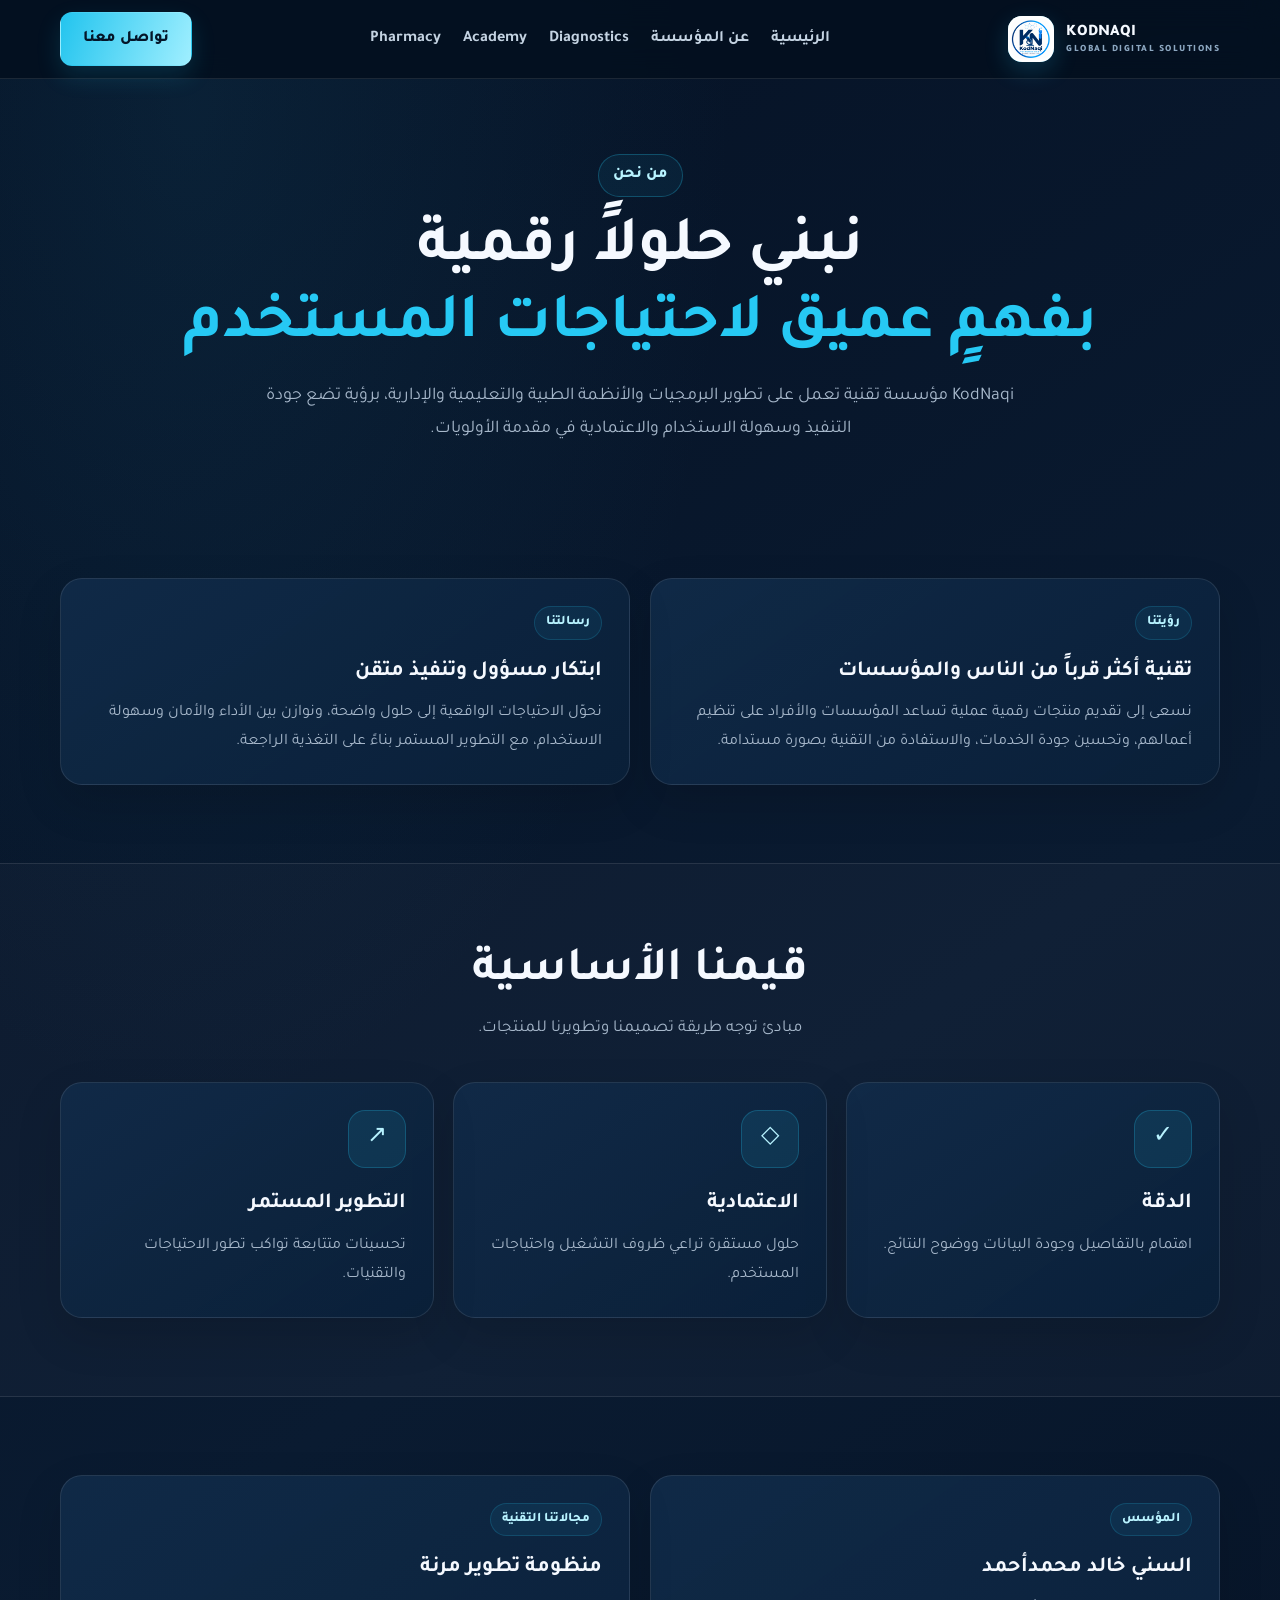
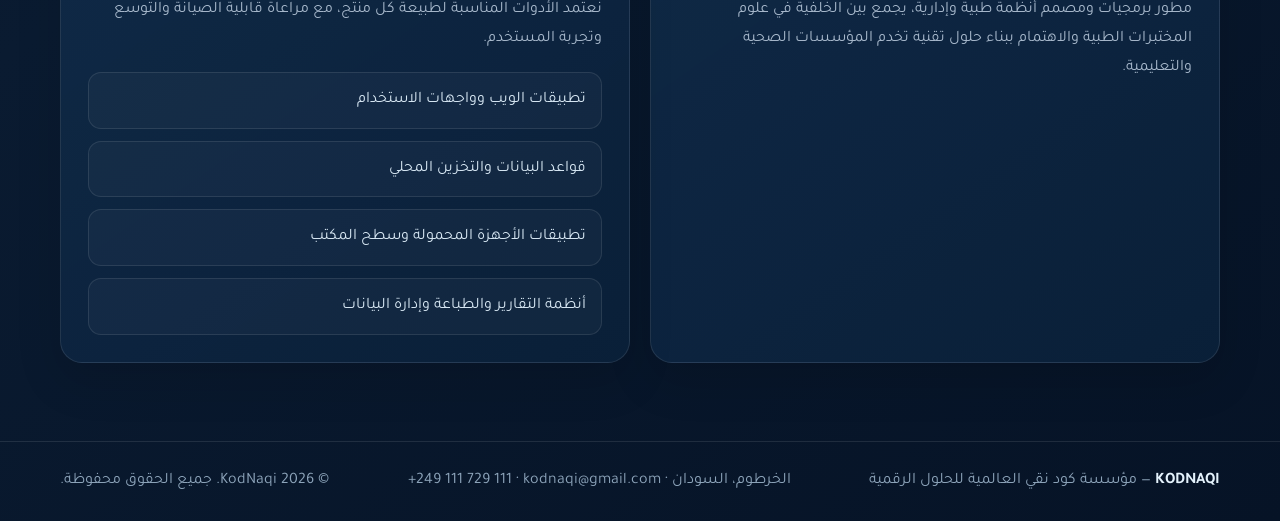
==== about.html @ 31644521 "Add files via upload" ====
<!doctype html><html lang="ar" dir="rtl"><head><meta charset="utf-8"><meta name="viewport" content="width=device-width,initial-scale=1"><meta name="theme-color" content="#061326"><meta name="description" content="KodNaqi Global Digital Solutions — حلول رقمية وطبية وتعليمية."><title>عن المؤسسة | KodNaqi</title><link rel="stylesheet" href="assets/site.css"></head><body>
<header class="header"><div class="container nav">
<a class="brand" href="index.html"><span class="logo"><img src="assets/kodnaqi-logo.png" alt="KodNaqi" onerror="this.remove();this.parentElement.textContent='KN'"></span><span>KODNAQI<small>GLOBAL DIGITAL SOLUTIONS</small></span></a>
<button class="menu" aria-label="فتح القائمة">☰</button>
<nav class="links"><a href="index.html">الرئيسية</a><a href="about.html">عن المؤسسة</a><a href="diagnostics.html">Diagnostics</a><a href="academy.html">Academy</a><a href="pharmacy.html">Pharmacy</a></nav>
<a class="btn primary" href="contact.html">تواصل معنا</a>
</div></header>

<main><section class="page-hero container"><span class="eyebrow">من نحن</span><h1>نبني حلولاً رقمية<br><span class="accent">بفهمٍ عميق لاحتياجات المستخدم</span></h1><p>KodNaqi مؤسسة تقنية تعمل على تطوير البرمجيات والأنظمة الطبية والتعليمية والإدارية، برؤية تضع جودة التنفيذ وسهولة الاستخدام والاعتمادية في مقدمة الأولويات.</p></section>
<section class="section"><div class="container split"><article class="panel"><span class="tag">رؤيتنا</span><h3>تقنية أكثر قرباً من الناس والمؤسسات</h3><p>نسعى إلى تقديم منتجات رقمية عملية تساعد المؤسسات والأفراد على تنظيم أعمالهم، وتحسين جودة الخدمات، والاستفادة من التقنية بصورة مستدامة.</p></article><article class="panel"><span class="tag">رسالتنا</span><h3>ابتكار مسؤول وتنفيذ متقن</h3><p>نحوّل الاحتياجات الواقعية إلى حلول واضحة، ونوازن بين الأداء والأمان وسهولة الاستخدام، مع التطوير المستمر بناءً على التغذية الراجعة.</p></article></div></section>
<section class="section band"><div class="container"><div class="section-head"><h2>قيمنا الأساسية</h2><p>مبادئ توجه طريقة تصميمنا وتطويرنا للمنتجات.</p></div><div class="grid3"><article class="panel"><div class="icon">✓</div><h3>الدقة</h3><p>اهتمام بالتفاصيل وجودة البيانات ووضوح النتائج.</p></article><article class="panel"><div class="icon">◇</div><h3>الاعتمادية</h3><p>حلول مستقرة تراعي ظروف التشغيل واحتياجات المستخدم.</p></article><article class="panel"><div class="icon">↗</div><h3>التطوير المستمر</h3><p>تحسينات متتابعة تواكب تطور الاحتياجات والتقنيات.</p></article></div></div></section>
<section class="section"><div class="container split"><article class="panel"><span class="tag">المؤسس</span><h3>السني خالد محمدأحمد</h3><p>مطور برمجيات ومصمم أنظمة طبية وإدارية، يجمع بين الخلفية في علوم المختبرات الطبية والاهتمام ببناء حلول تقنية تخدم المؤسسات الصحية والتعليمية.</p></article><article class="panel"><span class="tag">مجالاتنا التقنية</span><h3>منظومة تطوير مرنة</h3><p>نعتمد الأدوات المناسبة لطبيعة كل منتج، مع مراعاة قابلية الصيانة والتوسع وتجربة المستخدم.</p><div class="feature-list"><div class="feature">تطبيقات الويب وواجهات الاستخدام</div><div class="feature">قواعد البيانات والتخزين المحلي</div><div class="feature">تطبيقات الأجهزة المحمولة وسطح المكتب</div><div class="feature">أنظمة التقارير والطباعة وإدارة البيانات</div></div></article></div></section></main>
<footer class="footer"><div class="container foot"><div><b>KODNAQI</b> — مؤسسة كود نقي العالمية للحلول الرقمية</div><div>الخرطوم، السودان · <a href="mailto:kodnaqi@gmail.com">kodnaqi@gmail.com</a> · <span dir="ltr">+249 111 729 111</span></div><div>© <span data-year></span> KodNaqi. جميع الحقوق محفوظة.</div></div></footer><script src="assets/site.js"></script>
</body></html>
---- assets/site.css ----
@import url('https://fonts.googleapis.com/css2?family=Tajawal:wght@400;500;600;700;800;900&display=swap');
:root{--bg:#061326;--panel:#0d2340;--panel2:#112d4b;--cyan:#26c9f4;--ice:#b8f3ff;--gold:#d8b66f;--white:#f5f9ff;--muted:#a7b8cb;--line:#ffffff19;--max:1160px}
*{box-sizing:border-box;margin:0;padding:0}html{scroll-behavior:smooth}body{font-family:Tajawal,sans-serif;background:radial-gradient(ellipse at 15% 5%,#1a5a7833,transparent 35%),linear-gradient(145deg,#051124,#0a1b31 55%,#061326);color:var(--white);line-height:1.8;min-height:100vh}a{color:inherit;text-decoration:none}.container{width:min(var(--max),calc(100% - 38px));margin:auto}.header{position:sticky;top:0;z-index:20;background:#04101fe8;backdrop-filter:blur(16px);border-bottom:1px solid var(--line)}.nav{height:78px;display:flex;align-items:center;justify-content:space-between;gap:20px}.brand{display:flex;align-items:center;gap:12px;direction:ltr;font-weight:900}.logo{width:46px;height:46px;border-radius:14px;background:linear-gradient(145deg,#d9fbff,#24c5ee 60%,#0879b4);color:#04172a;display:grid;place-items:center;font-size:1.2rem;box-shadow:0 8px 25px #26c9f433}.logo img{width:100%;height:100%;object-fit:contain;background:white;border-radius:14px;padding:3px}.brand small{display:block;color:#8ca7c0;font-size:.6rem;letter-spacing:1.5px;margin-top:-7px}.links{display:flex;gap:22px;color:#c4d3e2;font-weight:700}.links a:hover,.links a.active{color:var(--ice)}.btn{display:inline-flex;align-items:center;justify-content:center;padding:12px 22px;border-radius:12px;font-weight:800;border:1px solid transparent;transition:.25s}.primary{background:linear-gradient(110deg,#22c4ee,#a0efff);color:#041629;box-shadow:0 10px 25px #22c4ee28}.ghost{border-color:#b7d9ef44;background:#ffffff08}.btn:hover{transform:translateY(-3px)}.menu{display:none;background:#102b49;color:white;border:1px solid var(--line);padding:10px;border-radius:10px}.hero{padding:82px 0 66px}.hero-grid{display:grid;grid-template-columns:1.1fr .9fr;align-items:center;gap:55px}.eyebrow{display:inline-block;color:var(--ice);border:1px solid #26c9f444;background:#26c9f410;padding:6px 14px;border-radius:40px;font-weight:800}.hero h1{font-size:clamp(2.5rem,5vw,4.7rem);line-height:1.17;font-weight:900;margin:20px 0}.accent{color:var(--cyan)}.lead{font-size:1.15rem;color:#b8c9da;max-width:680px}.actions{display:flex;gap:12px;flex-wrap:wrap;margin-top:27px}.visual{min-height:370px;display:grid;place-items:center;position:relative}.orb{width:min(350px,85%);aspect-ratio:1;border-radius:50%;border:1px solid #61d8f433;display:grid;place-items:center;box-shadow:0 0 90px #26c9f41b,inset 0 0 70px #26c9f40c;position:relative}.orb:before,.orb:after{content:"";position:absolute;inset:28px;border:1px solid #61d8f42b;border-radius:50%}.orb:after{inset:65px}.orb-core{z-index:1;width:190px;height:190px;border-radius:35px;background:linear-gradient(145deg,#d5fbff,#20bfe9 55%,#0875b0);display:grid;place-items:center;color:#04172a;font-size:3.2rem;font-weight:900;box-shadow:0 25px 60px #0006;transform:rotate(-7deg)}.orb-core img{width:100%;height:100%;object-fit:contain;background:white;border-radius:35px;padding:12px}.float{position:absolute;background:#102b49;border:1px solid var(--line);padding:10px 15px;border-radius:13px;color:#e5f7ff;font-weight:800;box-shadow:0 12px 30px #0005}.float.one{top:40px;right:0}.float.two{bottom:45px;left:0}.section{padding:78px 0}.section-head{text-align:center;max-width:760px;margin:0 auto 38px}.section-head h2{font-size:clamp(2rem,4vw,3rem);line-height:1.25}.section-head p{color:var(--muted);margin-top:12px;font-size:1.05rem}.grid3{display:grid;grid-template-columns:repeat(3,1fr);gap:19px}.panel{background:linear-gradient(145deg,#112b49e8,#0a2039f2);border:1px solid var(--line);border-radius:22px;padding:27px;box-shadow:0 18px 45px #0002;transition:.3s}.panel:hover{transform:translateY(-6px);border-color:#26c9f466}.icon{width:58px;height:58px;border-radius:17px;display:grid;place-items:center;background:#26c9f41b;border:1px solid #26c9f43b;color:var(--ice);font-size:1.5rem;margin-bottom:17px}.panel h3{font-size:1.35rem;margin-bottom:8px}.panel p{color:var(--muted)}.tag{display:inline-block;color:var(--ice);background:#26c9f412;border:1px solid #26c9f42c;border-radius:30px;padding:4px 11px;font-size:.82rem;font-weight:800;margin:0 0 13px}.band{border-block:1px solid var(--line);background:#ffffff06}.band-inner{display:grid;grid-template-columns:repeat(4,1fr);gap:15px;padding:24px 0}.metric{text-align:center;color:#cbd9e6}.metric strong{display:block;color:var(--cyan);font-size:1.55rem}.metric span{font-size:.9rem;color:var(--muted)}.page-hero{padding:75px 0 55px;text-align:center}.page-hero h1{font-size:clamp(2.4rem,5vw,4rem);line-height:1.2;margin:15px 0}.page-hero p{max-width:760px;margin:auto;color:var(--muted);font-size:1.12rem}.split{display:grid;grid-template-columns:1fr 1fr;gap:20px}.feature-list{display:grid;gap:12px;margin-top:18px}.feature{padding:13px 15px;border-radius:13px;background:#ffffff08;border:1px solid var(--line);color:#d7e7f3}.feature b{color:var(--ice)}.cta{padding:38px;border-radius:23px;background:linear-gradient(120deg,#123957,#0a1d34);border:1px solid #26c9f444;display:flex;align-items:center;justify-content:space-between;gap:20px}.cta p{color:var(--muted);margin-top:7px}.footer{border-top:1px solid var(--line);padding:25px 0;color:#8da4ba}.foot{display:flex;justify-content:space-between;gap:18px;flex-wrap:wrap}.foot b{color:#e4f2fc}.mobile-open .links{display:flex}
@media(max-width:850px){.hero-grid,.split{grid-template-columns:1fr}.grid3{grid-template-columns:repeat(2,1fr)}.links{gap:13px}.hero-copy{text-align:center}.lead{margin:auto}.actions{justify-content:center}}
@media(max-width:650px){.container{width:calc(100% - 28px)}.nav{height:68px}.menu{display:block}.links{display:none;position:absolute;top:68px;right:14px;left:14px;background:#081b30;border:1px solid var(--line);border-radius:15px;padding:14px;flex-direction:column;gap:0}.links a{padding:10px;border-bottom:1px solid #ffffff0d}.mobile-open .links{display:flex}.nav>.btn{display:none}.hero{padding:48px 0}.visual{min-height:300px;grid-row:1}.orb-core{width:150px;height:150px}.grid3{grid-template-columns:1fr}.band-inner{grid-template-columns:1fr 1fr}.section{padding:58px 0}.cta{display:block;text-align:center;padding:26px}.cta .btn{margin-top:17px;width:100%}.foot{justify-content:center;text-align:center}}
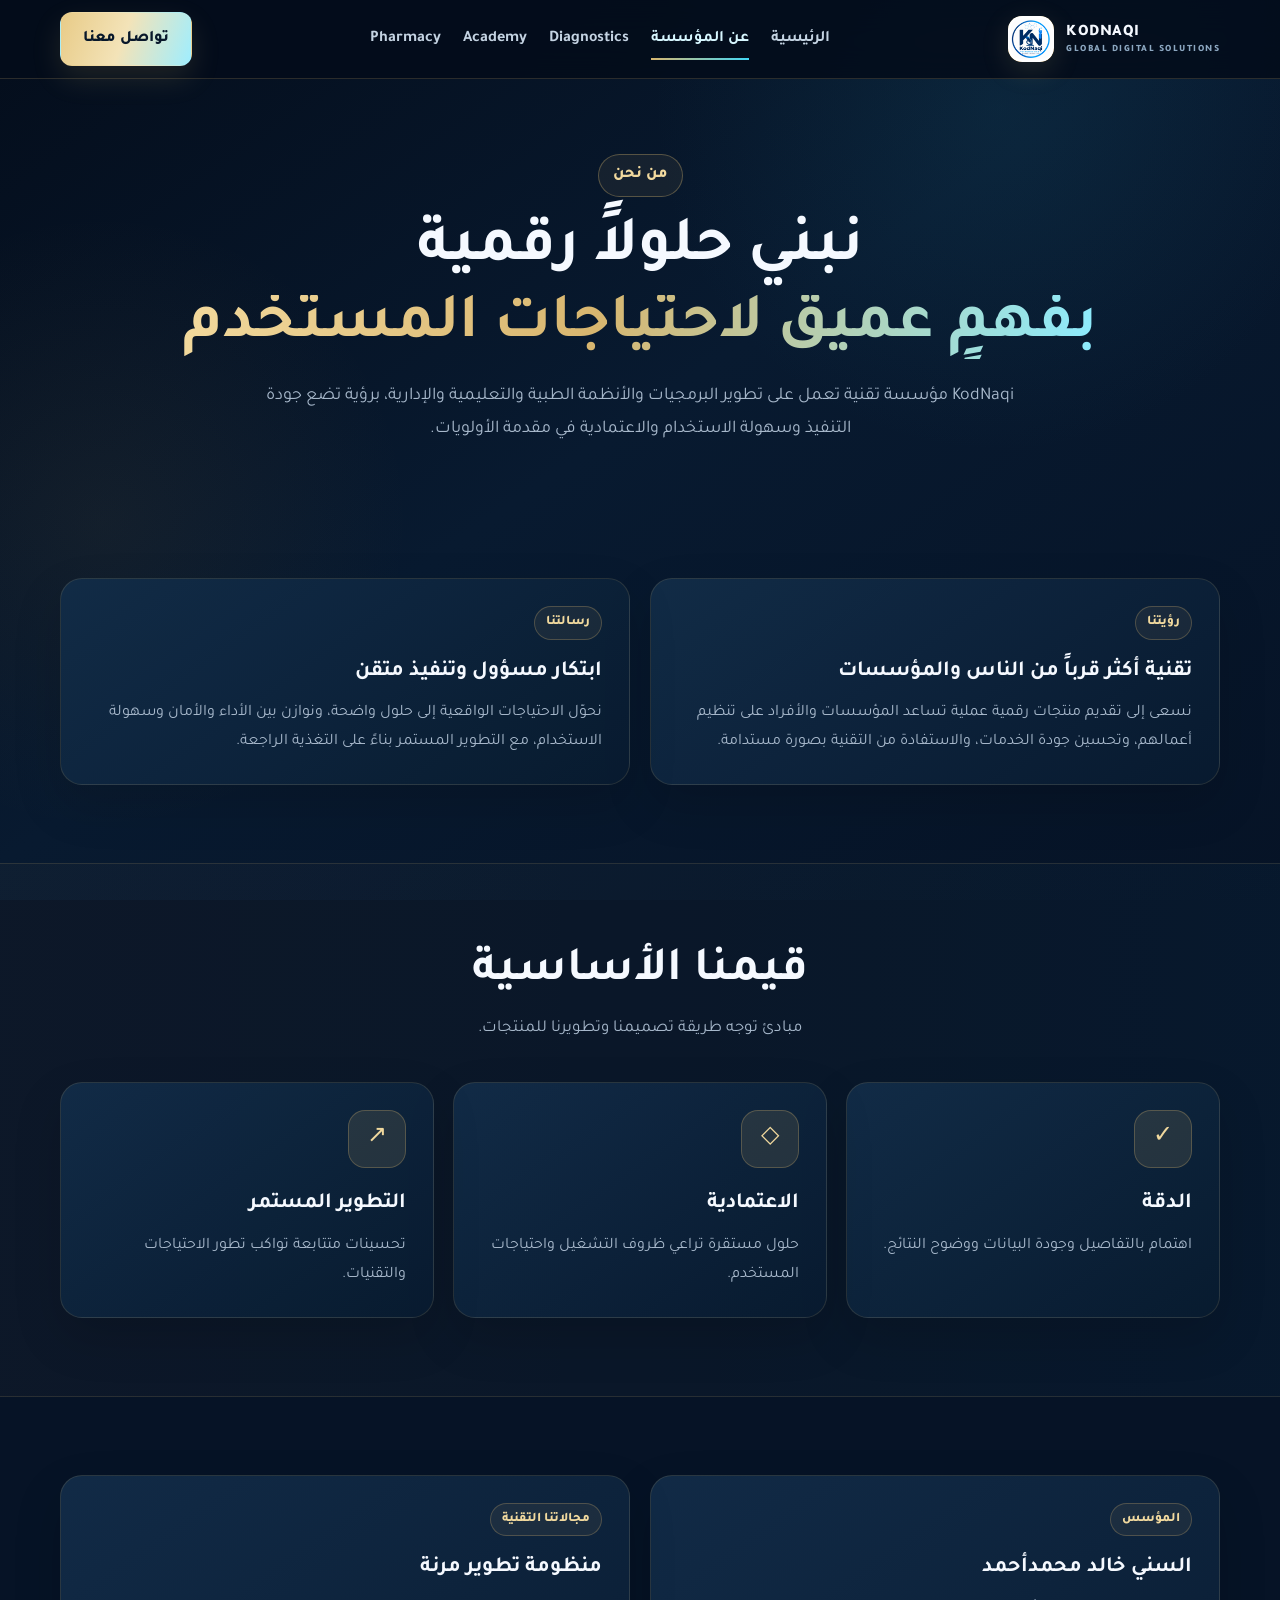
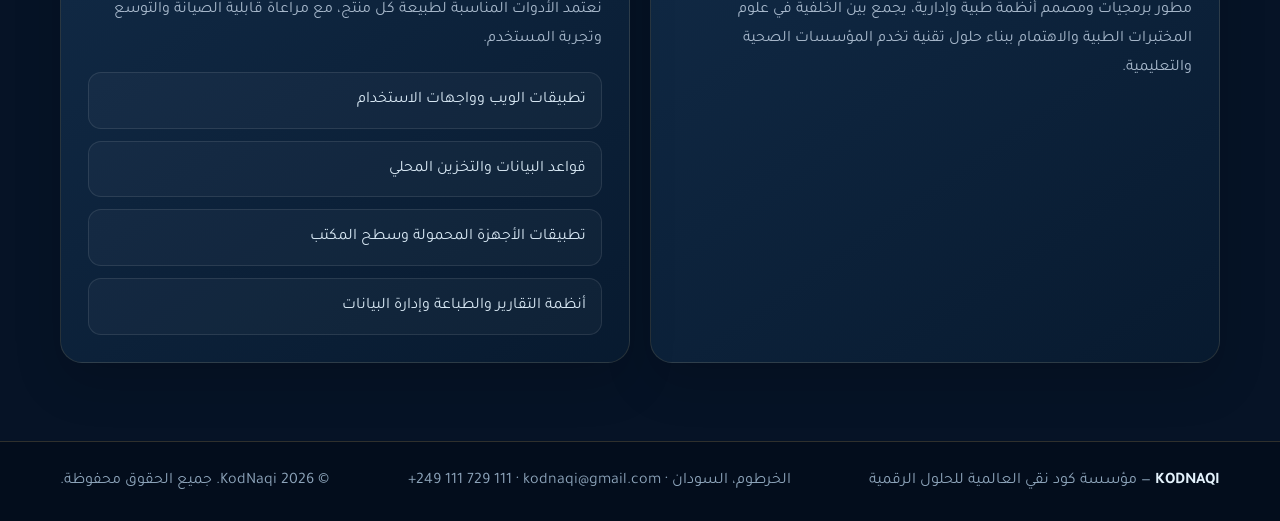
==== commit e4606fe3: "SEO: optimize metadata and add sitemap" ====
--- a/about.html
+++ b/about.html
@@ -1,4 +1,17 @@
-<!doctype html><html lang="ar" dir="rtl"><head><meta charset="utf-8"><meta name="viewport" content="width=device-width,initial-scale=1"><meta name="theme-color" content="#061326"><meta name="description" content="KodNaqi Global Digital Solutions — حلول رقمية وطبية وتعليمية."><title>عن المؤسسة | KodNaqi</title><link rel="stylesheet" href="assets/site.css"></head><body>
+<!doctype html><html lang="ar" dir="rtl"><head><meta charset="utf-8"><meta name="viewport" content="width=device-width,initial-scale=1"><meta name="theme-color" content="#061326"><meta name="description" content="تعرّف على مؤسسة كود نقي العالمية KodNaqi، رؤيتها ورسالتها ومجالات عملها في الحلول الرقمية والتقنية والأنظمة الطبية والتعليم الرقمي.">
+<link rel="canonical" href="https://kodnaqi-diagnostics.github.io/kodnaqi-global-website/about.html">
+<meta property="og:type" content="website">
+<meta property="og:site_name" content="KodNaqi Global Digital Solutions">
+<meta property="og:title" content="عن المؤسسة | KodNaqi">
+<meta property="og:description" content="تعرّف على مؤسسة كود نقي العالمية KodNaqi، رؤيتها ورسالتها ومجالات عملها في الحلول الرقمية والتقنية والأنظمة الطبية والتعليم الرقمي.">
+<meta property="og:url" content="https://kodnaqi-diagnostics.github.io/kodnaqi-global-website/about.html">
+<meta property="og:image" content="https://kodnaqi-diagnostics.github.io/kodnaqi-global-website/assets/kodnaqi-logo.png">
+<meta property="og:locale" content="ar_AR">
+<meta name="twitter:card" content="summary">
+<meta name="twitter:title" content="عن المؤسسة | KodNaqi">
+<meta name="twitter:description" content="تعرّف على مؤسسة كود نقي العالمية KodNaqi، رؤيتها ورسالتها ومجالات عملها في الحلول الرقمية والتقنية والأنظمة الطبية والتعليم الرقمي.">
+<meta name="twitter:image" content="https://kodnaqi-diagnostics.github.io/kodnaqi-global-website/assets/kodnaqi-logo.png">
+<title>عن المؤسسة | KodNaqi</title><link rel="stylesheet" href="assets/site.css"></head><body>
 <header class="header"><div class="container nav">
 <a class="brand" href="index.html"><span class="logo"><img src="assets/kodnaqi-logo.png" alt="KodNaqi" onerror="this.remove();this.parentElement.textContent='KN'"></span><span>KODNAQI<small>GLOBAL DIGITAL SOLUTIONS</small></span></a>
 <button class="menu" aria-label="فتح القائمة">☰</button>
--- a/assets/site.css
+++ b/assets/site.css
@@ -1,6 +1,23 @@
-
 @import url('https://fonts.googleapis.com/css2?family=Tajawal:wght@400;500;600;700;800;900&display=swap');
-:root{--bg:#061326;--panel:#0d2340;--panel2:#112d4b;--cyan:#26c9f4;--ice:#b8f3ff;--gold:#d8b66f;--white:#f5f9ff;--muted:#a7b8cb;--line:#ffffff19;--max:1160px}
-*{box-sizing:border-box;margin:0;padding:0}html{scroll-behavior:smooth}body{font-family:Tajawal,sans-serif;background:radial-gradient(ellipse at 15% 5%,#1a5a7833,transparent 35%),linear-gradient(145deg,#051124,#0a1b31 55%,#061326);color:var(--white);line-height:1.8;min-height:100vh}a{color:inherit;text-decoration:none}.container{width:min(var(--max),calc(100% - 38px));margin:auto}.header{position:sticky;top:0;z-index:20;background:#04101fe8;backdrop-filter:blur(16px);border-bottom:1px solid var(--line)}.nav{height:78px;display:flex;align-items:center;justify-content:space-between;gap:20px}.brand{display:flex;align-items:center;gap:12px;direction:ltr;font-weight:900}.logo{width:46px;height:46px;border-radius:14px;background:linear-gradient(145deg,#d9fbff,#24c5ee 60%,#0879b4);color:#04172a;display:grid;place-items:center;font-size:1.2rem;box-shadow:0 8px 25px #26c9f433}.logo img{width:100%;height:100%;object-fit:contain;background:white;border-radius:14px;padding:3px}.brand small{display:block;color:#8ca7c0;font-size:.6rem;letter-spacing:1.5px;margin-top:-7px}.links{display:flex;gap:22px;color:#c4d3e2;font-weight:700}.links a:hover,.links a.active{color:var(--ice)}.btn{display:inline-flex;align-items:center;justify-content:center;padding:12px 22px;border-radius:12px;font-weight:800;border:1px solid transparent;transition:.25s}.primary{background:linear-gradient(110deg,#22c4ee,#a0efff);color:#041629;box-shadow:0 10px 25px #22c4ee28}.ghost{border-color:#b7d9ef44;background:#ffffff08}.btn:hover{transform:translateY(-3px)}.menu{display:none;background:#102b49;color:white;border:1px solid var(--line);padding:10px;border-radius:10px}.hero{padding:82px 0 66px}.hero-grid{display:grid;grid-template-columns:1.1fr .9fr;align-items:center;gap:55px}.eyebrow{display:inline-block;color:var(--ice);border:1px solid #26c9f444;background:#26c9f410;padding:6px 14px;border-radius:40px;font-weight:800}.hero h1{font-size:clamp(2.5rem,5vw,4.7rem);line-height:1.17;font-weight:900;margin:20px 0}.accent{color:var(--cyan)}.lead{font-size:1.15rem;color:#b8c9da;max-width:680px}.actions{display:flex;gap:12px;flex-wrap:wrap;margin-top:27px}.visual{min-height:370px;display:grid;place-items:center;position:relative}.orb{width:min(350px,85%);aspect-ratio:1;border-radius:50%;border:1px solid #61d8f433;display:grid;place-items:center;box-shadow:0 0 90px #26c9f41b,inset 0 0 70px #26c9f40c;position:relative}.orb:before,.orb:after{content:"";position:absolute;inset:28px;border:1px solid #61d8f42b;border-radius:50%}.orb:after{inset:65px}.orb-core{z-index:1;width:190px;height:190px;border-radius:35px;background:linear-gradient(145deg,#d5fbff,#20bfe9 55%,#0875b0);display:grid;place-items:center;color:#04172a;font-size:3.2rem;font-weight:900;box-shadow:0 25px 60px #0006;transform:rotate(-7deg)}.orb-core img{width:100%;height:100%;object-fit:contain;background:white;border-radius:35px;padding:12px}.float{position:absolute;background:#102b49;border:1px solid var(--line);padding:10px 15px;border-radius:13px;color:#e5f7ff;font-weight:800;box-shadow:0 12px 30px #0005}.float.one{top:40px;right:0}.float.two{bottom:45px;left:0}.section{padding:78px 0}.section-head{text-align:center;max-width:760px;margin:0 auto 38px}.section-head h2{font-size:clamp(2rem,4vw,3rem);line-height:1.25}.section-head p{color:var(--muted);margin-top:12px;font-size:1.05rem}.grid3{display:grid;grid-template-columns:repeat(3,1fr);gap:19px}.panel{background:linear-gradient(145deg,#112b49e8,#0a2039f2);border:1px solid var(--line);border-radius:22px;padding:27px;box-shadow:0 18px 45px #0002;transition:.3s}.panel:hover{transform:translateY(-6px);border-color:#26c9f466}.icon{width:58px;height:58px;border-radius:17px;display:grid;place-items:center;background:#26c9f41b;border:1px solid #26c9f43b;color:var(--ice);font-size:1.5rem;margin-bottom:17px}.panel h3{font-size:1.35rem;margin-bottom:8px}.panel p{color:var(--muted)}.tag{display:inline-block;color:var(--ice);background:#26c9f412;border:1px solid #26c9f42c;border-radius:30px;padding:4px 11px;font-size:.82rem;font-weight:800;margin:0 0 13px}.band{border-block:1px solid var(--line);background:#ffffff06}.band-inner{display:grid;grid-template-columns:repeat(4,1fr);gap:15px;padding:24px 0}.metric{text-align:center;color:#cbd9e6}.metric strong{display:block;color:var(--cyan);font-size:1.55rem}.metric span{font-size:.9rem;color:var(--muted)}.page-hero{padding:75px 0 55px;text-align:center}.page-hero h1{font-size:clamp(2.4rem,5vw,4rem);line-height:1.2;margin:15px 0}.page-hero p{max-width:760px;margin:auto;color:var(--muted);font-size:1.12rem}.split{display:grid;grid-template-columns:1fr 1fr;gap:20px}.feature-list{display:grid;gap:12px;margin-top:18px}.feature{padding:13px 15px;border-radius:13px;background:#ffffff08;border:1px solid var(--line);color:#d7e7f3}.feature b{color:var(--ice)}.cta{padding:38px;border-radius:23px;background:linear-gradient(120deg,#123957,#0a1d34);border:1px solid #26c9f444;display:flex;align-items:center;justify-content:space-between;gap:20px}.cta p{color:var(--muted);margin-top:7px}.footer{border-top:1px solid var(--line);padding:25px 0;color:#8da4ba}.foot{display:flex;justify-content:space-between;gap:18px;flex-wrap:wrap}.foot b{color:#e4f2fc}.mobile-open .links{display:flex}
+:root{--bg:#061326;--cyan:#42d7f5;--ice:#d7f7ff;--gold:#d8b66f;--gold-soft:#f1d99e;--white:#f5f9ff;--muted:#a7b8cb;--line:#ffffff19;--max:1160px}
+*{box-sizing:border-box;margin:0;padding:0}html{scroll-behavior:smooth}
+body{font-family:Tajawal,sans-serif;background:#061326;background-image:radial-gradient(circle at 78% 12%,#1c66802a,transparent 27%),radial-gradient(circle at 8% 58%,#b9954b12,transparent 24%),linear-gradient(145deg,#040d1b,#081a30 48%,#061326);background-attachment:fixed;color:var(--white);line-height:1.8;min-height:100vh}
+a{color:inherit;text-decoration:none}.container{width:min(var(--max),calc(100% - 38px));margin:auto}
+.header{position:sticky;top:0;z-index:20;background:rgba(4,13,27,.9);backdrop-filter:blur(16px);border-bottom:1px solid #d8b66f30}
+.nav{height:78px;display:flex;align-items:center;justify-content:space-between;gap:20px}.brand{display:flex;align-items:center;gap:12px;direction:ltr;font-weight:900;letter-spacing:.5px}
+.logo{width:46px;height:46px;border-radius:14px;background:linear-gradient(145deg,#fff3cf,#d8b66f 52%,#9b7738);color:#04172a;display:grid;place-items:center;font-size:1.2rem;box-shadow:0 8px 28px #d8b66f26;overflow:hidden}.logo img{width:100%;height:100%;object-fit:contain;background:white;border-radius:14px;padding:3px}.brand small{display:block;color:#8ca7c0;font-size:.6rem;letter-spacing:1.5px;margin-top:-7px}
+.links{display:flex;gap:22px;color:#c4d3e2;font-weight:700}.links a{position:relative;padding:7px 0}.links a:after{content:"";position:absolute;right:0;bottom:0;width:0;height:2px;background:linear-gradient(90deg,var(--gold),var(--cyan));transition:width .25s}.links a:hover,.links a.active{color:var(--ice)}.links a:hover:after,.links a.active:after{width:100%}
+.btn{display:inline-flex;align-items:center;justify-content:center;padding:12px 22px;border-radius:12px;font-weight:800;border:1px solid transparent;transition:.25s}.primary{background:linear-gradient(110deg,#e8cb87,#f3e3b8 48%,#9feeff);color:#08182b;box-shadow:0 12px 30px #d8b66f24}.primary:hover{box-shadow:0 16px 34px #d8b66f3b}.ghost{border-color:#d8b66f55;color:#f1e4c7;background:linear-gradient(120deg,#d8b66f0c,#ffffff08)}.btn:hover{transform:translateY(-3px)}
+.menu{display:none;background:#102b49;color:white;border:1px solid var(--line);padding:10px;border-radius:10px}
+.hero{padding:92px 0 66px}.hero-grid{display:grid;grid-template-columns:1.1fr .9fr;align-items:center;gap:55px}.eyebrow{display:inline-block;color:var(--gold-soft);border:1px solid #d8b66f55;background:#d8b66f12;padding:6px 14px;border-radius:40px;font-weight:800}.hero h1{font-size:clamp(2.5rem,5vw,4.7rem);line-height:1.17;font-weight:900;margin:20px 0}.accent{background:linear-gradient(100deg,#f2d99d,#d8b66f 45%,#8cecff);-webkit-background-clip:text;background-clip:text;color:transparent}.lead{font-size:1.15rem;color:#b8c9da;max-width:680px}.actions{display:flex;gap:12px;flex-wrap:wrap;margin-top:27px}
+.visual{min-height:370px;display:grid;place-items:center;position:relative}.orb{width:min(350px,85%);aspect-ratio:1;border-radius:50%;border:1px solid #d8b66f55;display:grid;place-items:center;box-shadow:0 0 100px #d8b66f16,inset 0 0 75px #26c9f412;position:relative}.orb:before,.orb:after{content:"";position:absolute;inset:28px;border:1px solid #d8b66f38;border-radius:50%}.orb:after{inset:65px}.orb-core{z-index:1;width:190px;height:190px;border-radius:35px;background:linear-gradient(145deg,#fff0c8,#d8b66f 55%,#8acfe0);display:grid;place-items:center;color:#04172a;font-size:3.2rem;font-weight:900;box-shadow:0 25px 65px #0008;transform:rotate(-7deg);overflow:hidden}.orb-core img{width:100%;height:100%;object-fit:contain;background:white;border-radius:35px;padding:12px}.float{position:absolute;background:linear-gradient(145deg,#15314e,#0b2038);border:1px solid #d8b66f45;padding:10px 15px;border-radius:13px;color:#e5f7ff;font-weight:800;box-shadow:0 12px 30px #0005}.float.one{top:40px;right:0}.float.two{bottom:45px;left:0}
+.section{padding:78px 0}.section-head{text-align:center;max-width:760px;margin:0 auto 38px}.section-head h2{font-size:clamp(2rem,4vw,3rem);line-height:1.25}.section-head p{color:var(--muted);margin-top:12px;font-size:1.05rem}
+.grid3{display:grid;grid-template-columns:repeat(3,1fr);gap:19px}.panel{background:linear-gradient(145deg,rgba(18,44,72,.96),rgba(8,27,48,.96));border:1px solid #d8b66f25;border-radius:22px;padding:27px;box-shadow:0 20px 48px #00000025;transition:.3s}.panel:hover{transform:translateY(-6px);border-color:#d8b66f88;box-shadow:0 24px 55px #0005}.icon{width:58px;height:58px;border-radius:17px;display:grid;place-items:center;background:#d8b66f20;border:1px solid #d8b66f45;color:var(--gold-soft);font-size:1.5rem;margin-bottom:17px}.panel h3{font-size:1.35rem;margin-bottom:8px}.panel p{color:var(--muted)}.tag{display:inline-block;color:var(--gold-soft);background:#d8b66f12;border:1px solid #d8b66f45;border-radius:30px;padding:4px 11px;font-size:.82rem;font-weight:800;margin:0 0 13px}
+.band{border-block:1px solid #d8b66f24;background:linear-gradient(90deg,#d8b66f08,#ffffff04,#26c9f408)}.band-inner{display:grid;grid-template-columns:repeat(4,1fr);gap:15px;padding:24px 0}.metric{text-align:center;color:#cbd9e6}.metric strong{display:block;color:var(--gold-soft);font-size:1.55rem}.metric span{font-size:.9rem;color:var(--muted)}
+.page-hero{padding:75px 0 55px;text-align:center}.page-hero h1{font-size:clamp(2.4rem,5vw,4rem);line-height:1.2;margin:15px 0}.page-hero p{max-width:760px;margin:auto;color:var(--muted);font-size:1.12rem}.split{display:grid;grid-template-columns:1fr 1fr;gap:20px}.feature-list{display:grid;gap:12px;margin-top:18px}.feature{padding:13px 15px;border-radius:13px;background:#ffffff08;border:1px solid var(--line);color:#d7e7f3}
+.cta{padding:38px;border-radius:23px;background:radial-gradient(circle at 85% 20%,#d8b66f1b,transparent 34%),linear-gradient(120deg,#123957,#0a1d34);border:1px solid #d8b66f55;display:flex;align-items:center;justify-content:space-between;gap:20px}.cta p{color:var(--muted);margin-top:7px}
+.footer{background:#030b17a8;border-top:1px solid #d8b66f35;padding:25px 0;color:#8da4ba}.foot{display:flex;justify-content:space-between;gap:18px;flex-wrap:wrap}.foot b{color:#e4f2fc}
+:focus-visible{outline:3px solid #f1d99e;outline-offset:4px;border-radius:8px}::selection{background:#d8b66f55;color:#fff}
 @media(max-width:850px){.hero-grid,.split{grid-template-columns:1fr}.grid3{grid-template-columns:repeat(2,1fr)}.links{gap:13px}.hero-copy{text-align:center}.lead{margin:auto}.actions{justify-content:center}}
-@media(max-width:650px){.container{width:calc(100% - 28px)}.nav{height:68px}.menu{display:block}.links{display:none;position:absolute;top:68px;right:14px;left:14px;background:#081b30;border:1px solid var(--line);border-radius:15px;padding:14px;flex-direction:column;gap:0}.links a{padding:10px;border-bottom:1px solid #ffffff0d}.mobile-open .links{display:flex}.nav>.btn{display:none}.hero{padding:48px 0}.visual{min-height:300px;grid-row:1}.orb-core{width:150px;height:150px}.grid3{grid-template-columns:1fr}.band-inner{grid-template-columns:1fr 1fr}.section{padding:58px 0}.cta{display:block;text-align:center;padding:26px}.cta .btn{margin-top:17px;width:100%}.foot{justify-content:center;text-align:center}}
+@media(max-width:650px){.container{width:calc(100% - 28px)}.nav{height:68px}.menu{display:block}.links{display:none;position:absolute;top:68px;right:14px;left:14px;background:rgba(5,18,34,.98);border:1px solid #d8b66f44;border-radius:15px;padding:14px;flex-direction:column;gap:0;box-shadow:0 18px 50px #0008}.links a{padding:10px;border-bottom:1px solid #ffffff0d}.mobile-open .links{display:flex}.nav>.btn{display:none}.hero{padding:35px 0 48px}.visual{min-height:270px;grid-row:1}.orb-core{width:150px;height:150px}.float.one{top:15px}.float.two{bottom:18px}.grid3{grid-template-columns:1fr}.band-inner{grid-template-columns:1fr 1fr}.section{padding:58px 0}.cta{display:block;text-align:center;padding:26px}.cta .btn{margin-top:17px;width:100%}.foot{justify-content:center;text-align:center}}
+@media(prefers-reduced-motion:reduce){*,*::before,*::after{scroll-behavior:auto!important;transition:none!important;animation:none!important}}
